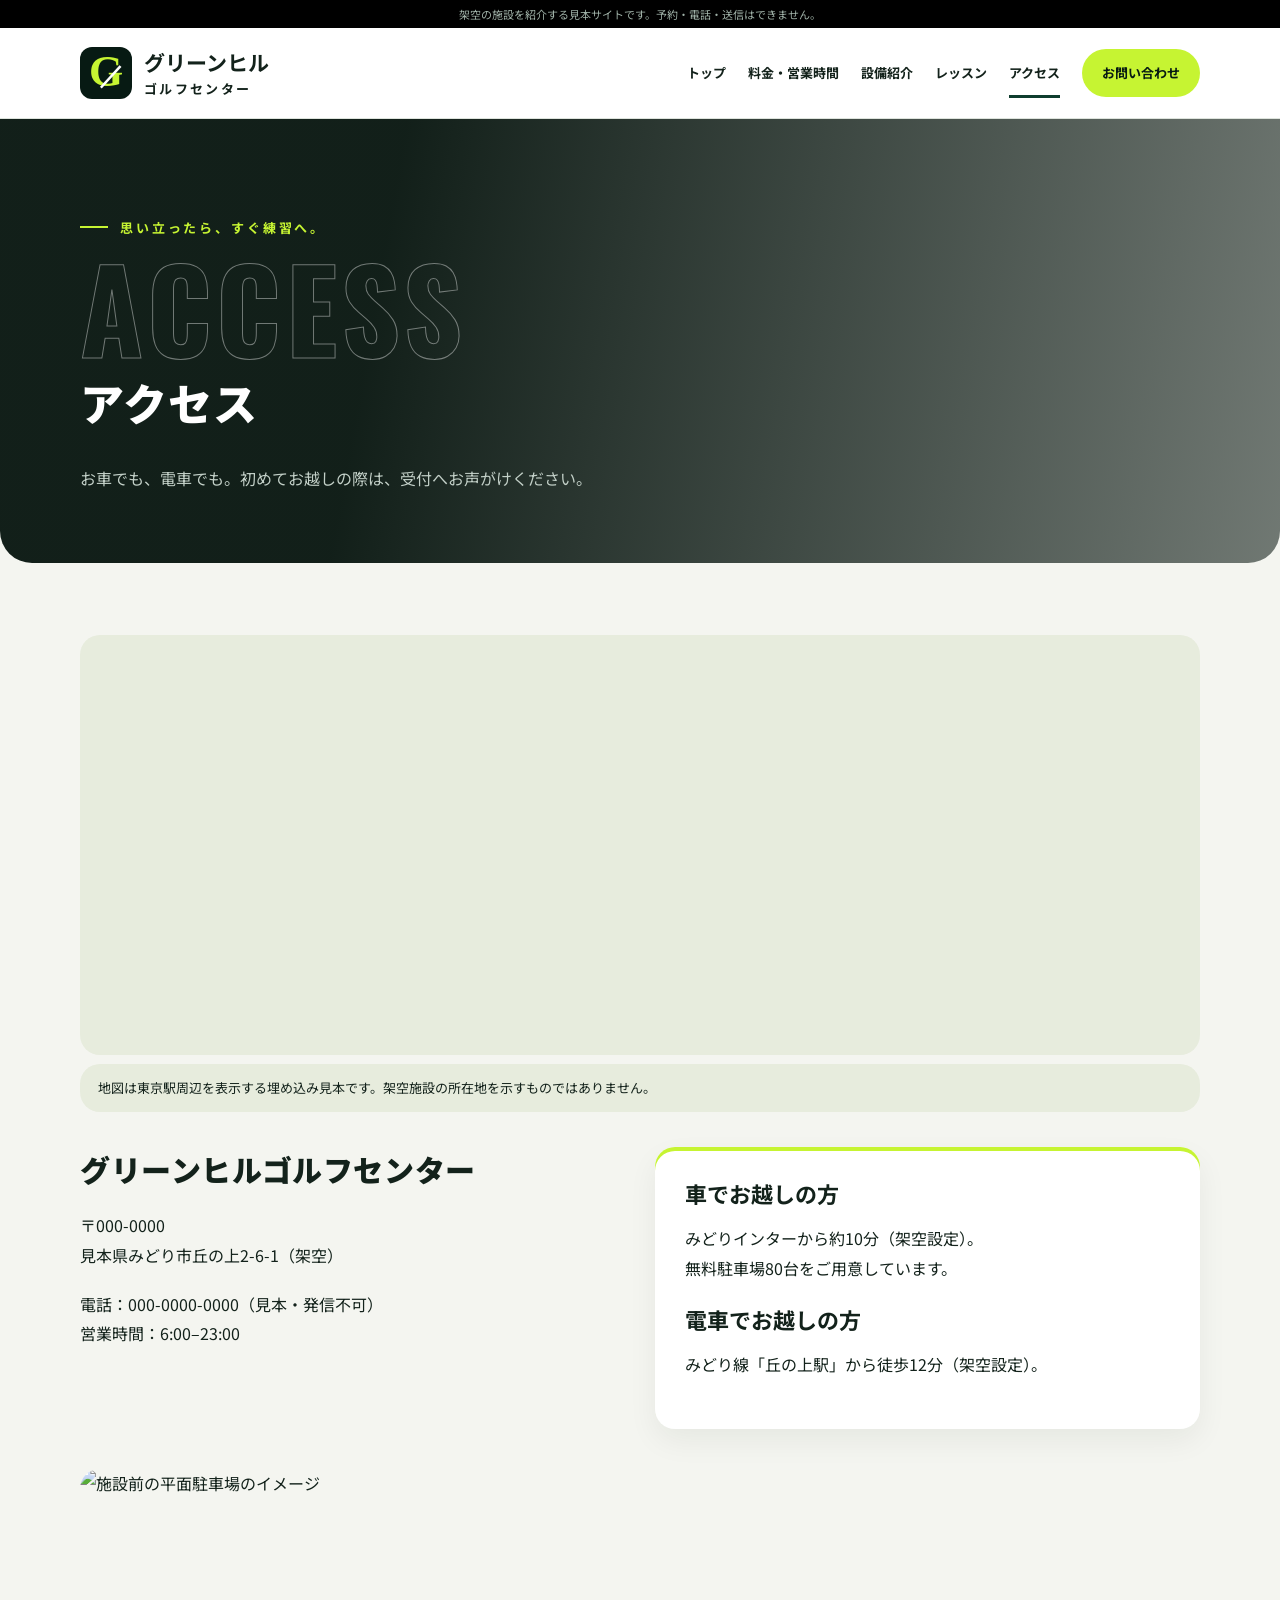
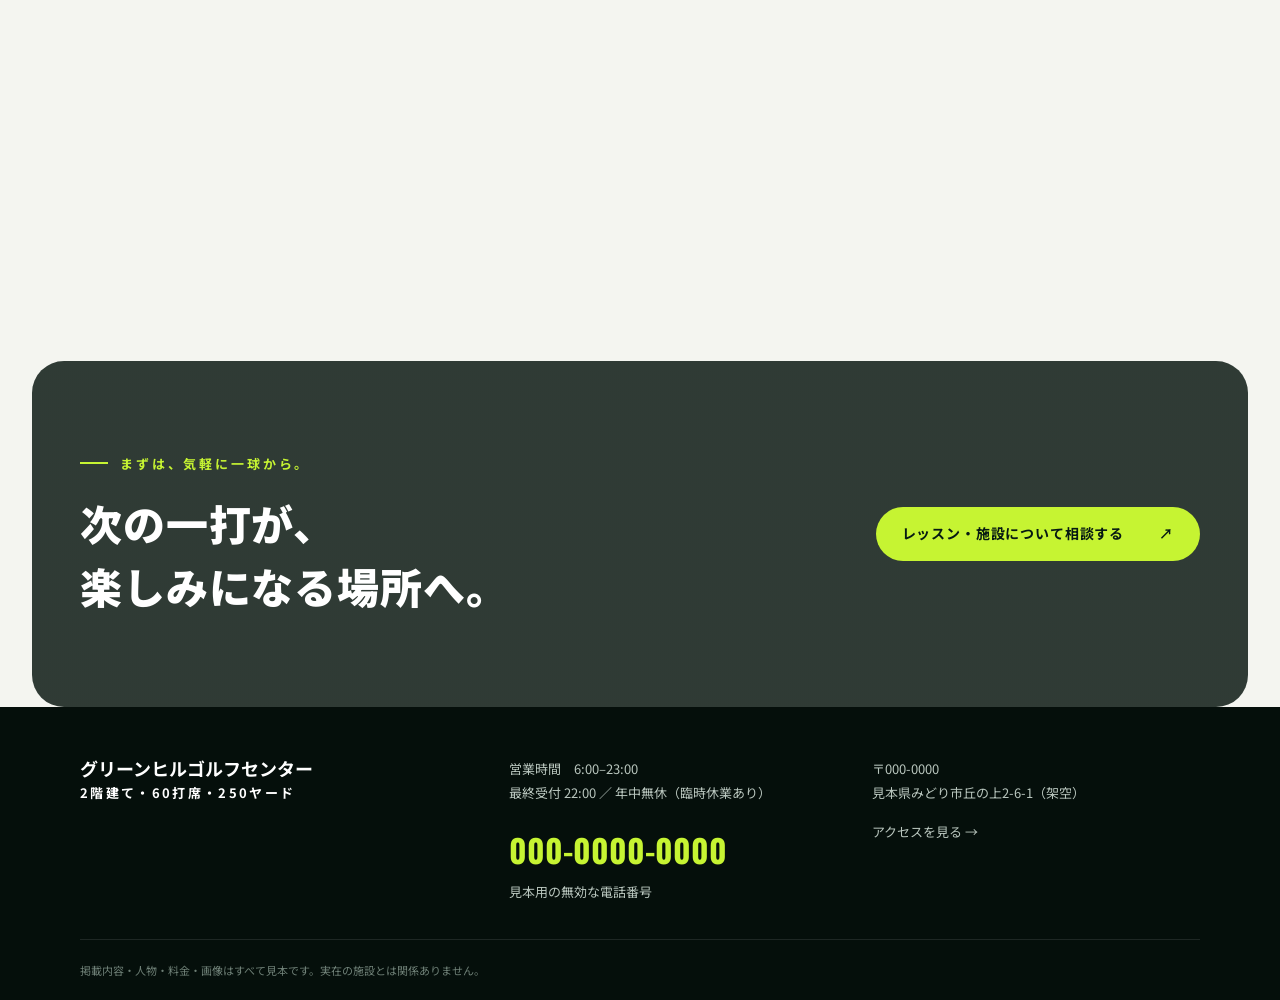
==== access.html @ 32037575 "Add files via upload" ====
<!doctype html><html lang="ja"><head><meta charset="utf-8"><meta name="viewport" content="width=device-width,initial-scale=1"><meta name="description" content="架空のゴルフ練習場・グリーンヒルゴルフセンターの見本サイト。料金、設備、レッスンをご案内します。"><title>アクセス｜グリーンヒルゴルフセンター（見本）</title><link rel="preconnect" href="https://fonts.googleapis.com"><link href="https://fonts.googleapis.com/css2?family=Oswald:wght@500;700&family=Noto+Sans+JP:wght@400;700;900&display=swap" rel="stylesheet"><link rel="stylesheet" href="style.css"><script src="script.js" defer></script></head><body class="p-access">
<a class="skip" href="#main">本文へ移動</a><div class="demo">架空の施設を紹介する見本サイトです。予約・電話・送信はできません。</div>
<header><div class="head wrap"><a class="brand" href="index.html"><span class="mark" aria-hidden="true">G<span>／</span></span><span>グリーンヒル<small>ゴルフセンター</small></span></a><button class="menubtn" aria-expanded="false" aria-controls="navigation">メニュー <span>☰</span></button><nav id="navigation" aria-label="メインメニュー"><a href="index.html">トップ</a><a href="price.html">料金・営業時間</a><a href="facility.html">設備紹介</a><a href="lesson.html">レッスン</a><a href="access.html" aria-current="page">アクセス</a><a href="contact.html">お問い合わせ</a></nav></div></header>
<main id="main"><section class="pagehead wrap" style="--bg:url(img/parking.jpg)"><p class="eyebrow">思い立ったら、すぐ練習へ。</p><h1><span class="en">ACCESS</span>アクセス</h1><p>お車でも、電車でも。初めてお越しの際は、受付へお声がけください。</p></section><section class="wrap section"><div class="map"><iframe title="埋め込み地図の表示見本（東京駅周辺・施設の所在地ではありません）" src="https://maps.google.com/maps?q=Tokyo%20Station&amp;z=14&amp;output=embed" loading="lazy" referrerpolicy="no-referrer-when-downgrade"></iframe></div><p class="mapnote">地図は東京駅周辺を表示する埋め込み見本です。架空施設の所在地を示すものではありません。</p><div class="twocol"><article><h2>グリーンヒルゴルフセンター</h2><p>〒000-0000<br>見本県みどり市丘の上2-6-1（架空）</p><p>電話：000-0000-0000（見本・発信不可）<br>営業時間：6:00–23:00</p></article><article class="panel"><h3>車でお越しの方</h3><p>みどりインターから約10分（架空設定）。<br>無料駐車場80台をご用意しています。</p><h3>電車でお越しの方</h3><p>みどり線「丘の上駅」から徒歩12分（架空設定）。</p></article></div><div class="widephoto"><img src="img/parking.jpg" alt="施設前の平面駐車場のイメージ" loading="lazy" width="1200" height="800"></div></section></main><section class="closing"><div class="wrap"><div><p class="eyebrow">まずは、気軽に一球から。</p><h2>次の一打が、<br>楽しみになる場所へ。</h2></div><a class="button" href="contact.html">レッスン・施設について相談する<span aria-hidden="true">↗</span></a></div></section>
<footer><div class="wrap footergrid"><div class="brand">グリーンヒルゴルフセンター<small>2階建て・60打席・250ヤード</small></div><div><p>営業時間　6:00–23:00<br>最終受付 22:00 ／ 年中無休（臨時休業あり）</p><strong class="phone">000-0000-0000</strong><small>見本用の無効な電話番号</small></div><div><p>〒000-0000<br>見本県みどり市丘の上2-6-1（架空）</p><a href="access.html">アクセスを見る →</a></div></div><div class="wrap footnote">掲載内容・人物・料金・画像はすべて見本です。実在の施設とは関係ありません。</div></footer>
<button class="mobilecall" type="button" data-demo-call>☎ 電話する <small>見本</small></button><dialog id="call-dialog"><h2>電話ボタンの見本</h2><p>架空の施設のため発信しません。<br>本番では実際の電話番号に接続します。</p><button class="button" data-close>閉じる</button></dialog></body></html>
---- style.css ----
:root{--green:#204e3d;--deep:#15382c;--lime:#d8e6b3;--cream:#f6f5ef;--ink:#24382e;--muted:#617067;--line:#d9dfd6}*{box-sizing:border-box}html{scroll-behavior:smooth;scroll-padding-top:100px}body{margin:0;color:var(--ink);background:var(--cream);font-family:"Yu Gothic",Meiryo,sans-serif;line-height:1.85;font-size:16px}a{color:inherit;text-decoration:none}button,input,select,textarea{font:inherit}button,a,input,textarea,select{-webkit-tap-highlight-color:transparent}a:focus-visible,button:focus-visible{outline:3px solid #b27b25;outline-offset:4px}img{display:block;width:100%;height:auto;object-fit:cover}p{margin:0 0 1.2em}h1,h2,h3{line-height:1.5;margin:0 0 .65em}h1{font-size:46px;letter-spacing:.05em}h2{font-size:30px;letter-spacing:.03em}h3{font-size:22px}small{font-size:13px}.wrap{max-width:1120px;margin:auto;width:calc(100% - 64px)}.demo{background:var(--deep);color:#fff;text-align:center;font-size:11px;padding:4px 12px}header{background:#fff;position:relative;z-index:20;border-bottom:1px solid var(--line)}.head{height:90px;display:flex;align-items:center;justify-content:space-between;gap:20px}.brand{font-weight:bold;font-size:21px;line-height:1.3;display:flex;align-items:center;gap:12px}.brand small{display:block;font-size:13px;letter-spacing:.18em;margin-top:5px}.mark{font-family:Georgia,serif;font-size:44px;color:var(--green);position:relative;border:1px solid #91a48d;width:52px;height:52px;text-align:center;line-height:50px;border-radius:50%}.mark span{position:absolute;font-size:25px;left:19px;top:4px}nav{display:flex;gap:22px;align-items:center;font-size:13px;font-weight:bold}nav a{padding:13px 0;position:relative}nav a[aria-current=page]:after{content:"";position:absolute;height:3px;bottom:0;background:var(--green);left:0;right:0}nav a:last-child{background:var(--green);color:white;padding:12px 16px;border-radius:4px}.menubtn{display:none}.hero{height:440px;position:relative;background:#264e39;color:#fff;overflow:hidden}.hero>img{height:100%;object-position:center 55%}.hero:after{content:"";position:absolute;inset:0;background:linear-gradient(90deg,rgba(7,35,22,.78),rgba(10,30,20,.22) 70%)}.hero-copy{position:absolute;top:48px;left:0;right:0;z-index:2}.hero h1{font-size:54px;line-height:1.45;text-shadow:0 1px 5px #18372555}.eyebrow{font-size:13px;font-weight:bold;letter-spacing:.14em;color:var(--green);margin-bottom:16px}.hero .eyebrow{color:#e3eccd}.hero-caption{position:absolute;bottom:24px;right:6%;z-index:2;font-size:12px;letter-spacing:.08em}.quick{display:grid;grid-template-columns:repeat(3,1fr);background:#fff;position:relative;z-index:3;box-shadow:0 10px 30px #1837250a;border-bottom:3px solid var(--green)}.quick a{padding:20px 26px;border-right:1px solid var(--line);transition:background .2s}.quick a:hover{background:#edf2e5}.quick a:last-child{border:0;background:#e5edcf}.quick span,.quick small,.quick strong{display:block}.quick span{font-size:12px;color:var(--muted);font-weight:bold}.quick strong{font-size:22px;color:var(--green);margin:3px 0}.quick small{font-size:12px}.section{padding-top:72px;padding-bottom:72px}.intro{display:grid;grid-template-columns:1fr 1.15fr;gap:100px}.intro h2{font-size:40px}.button{display:inline-flex;align-items:center;justify-content:space-between;gap:35px;border:1px solid var(--green);padding:13px 22px;background:var(--green);color:#fff;font-weight:bold;font-size:14px;border-radius:3px;cursor:pointer}.button:hover{background:#30634d}.feature{display:grid;grid-template-columns:1.15fr 1fr;gap:55px;align-items:center}.feature>img{aspect-ratio:3/2;border-radius:4px}.feature p{color:var(--muted)}.feature .eyebrow{color:var(--green)}.section-title{display:flex;align-items:center;justify-content:space-between;gap:20px;margin-bottom:24px}.section-title a{font-size:14px;border-bottom:1px solid var(--green)}.lesson-banner{display:grid;grid-template-columns:1.1fr 1fr;background:#e7ecdd;align-items:center}.lesson-banner img{height:360px}.lesson-banner>div{padding:32px}.pill{display:inline-block;background:#dce7c5;color:#264c35;padding:4px 12px;font-size:12px;font-weight:bold;border-radius:2px;margin-bottom:15px}.news{display:grid;grid-template-columns:1fr 2fr;gap:40px;padding:15px 0 75px}.news h2{font-size:22px}.news p{border-bottom:1px solid var(--line);padding:13px 0;font-size:14px;margin:0}.news time{display:block;font-size:11px;color:var(--muted)}.closing{background:var(--green);color:white;padding:55px 0}.closing .wrap{display:flex;align-items:center;justify-content:space-between;gap:25px}.closing .eyebrow{color:var(--lime)}.closing h2{font-size:35px;margin:0}.closing .button{background:var(--lime);color:var(--deep);border:0}footer{background:#eef0e8;padding:50px 0 20px}.footergrid{display:grid;grid-template-columns:1.2fr 1fr 1fr;gap:35px;font-size:13px}.footergrid .brand{display:block;font-size:18px}.footergrid small{display:block}.phone{font-size:26px;font-weight:bold;white-space:nowrap}.footnote{border-top:1px solid #cbd3c6;margin-top:35px;padding-top:20px;font-size:11px;color:var(--muted)}.pagehead{padding:56px 0 42px;border-bottom:1px solid var(--line)}.pagehead p:last-child{color:var(--muted);max-width:780px;margin:0}.hours{display:flex;justify-content:space-between;align-items:center;gap:30px;background:#e7ecdd;padding:30px 40px;margin-bottom:50px}.hours strong{font-size:42px;line-height:1.2}.hours strong span{color:#92a489}.hours p{font-size:14px;margin-top:15px;margin-bottom:0}.tablewrap{margin:20px 0}table{width:100%;border-collapse:collapse;background:white}caption{text-align:left;font-size:13px;padding-bottom:9px;color:var(--muted)}th,td{padding:18px 20px;border-bottom:1px solid var(--line);text-align:center}thead th{background:var(--green);color:white;font-size:15px}tbody th{background:#eaf0e3;font-size:15px}td{font-weight:bold;font-size:21px}.note{font-size:13px;color:var(--muted)}.section>h2:not(:first-child){margin-top:45px}.twocol{display:grid;grid-template-columns:1fr 1fr;gap:30px;margin-top:35px}.panel{padding:30px;background:white;border:1px solid var(--line);border-radius:4px}.price{font-size:27px;font-weight:bold;color:var(--green)}.detail>div{display:flex;justify-content:space-between;border-bottom:1px solid var(--line);padding:10px 0}.detail dd{font-weight:bold;margin:0}.facility-list{padding:60px 0 80px}.facility-list .feature{padding:25px 0 50px}.facility-list .feature:nth-child(even)>img{order:2}.widephoto{margin-top:40px}.widephoto img{max-height:420px}.cards{display:grid;grid-template-columns:repeat(3,1fr);gap:20px}.cards h2{font-size:24px}.cards .panel{display:flex;flex-direction:column;padding:26px}.cards .button{margin-top:auto;gap:10px;font-size:13px}.cards .pill{align-self:flex-start}.trial{margin:40px 0 65px;background:#e7ecdd;padding:32px;display:flex;align-items:center;gap:35px}.trial>div{flex:1}.trial strong{color:var(--green)}.instructor{display:grid;grid-template-columns:130px 1fr;gap:22px}.instructor img{height:170px;border-radius:3px}.instructor h3{font-size:19px}.instructor p{font-size:14px}.map iframe{width:100%;height:420px;border:0;background:#e7ecdd}.mapnote{background:#e7ecdd;font-size:13px;padding:12px 18px}.contact-layout{display:grid;grid-template-columns:1fr 1.65fr;gap:70px}.contact-layout h2{font-size:22px}hr{border:0;border-top:1px solid var(--line);margin:28px 0}form{background:white;padding:32px;border:1px solid var(--line)}label{display:block;font-weight:bold;font-size:15px;margin:20px 0 8px}label span{font-size:11px;background:#edf1e7;padding:3px 7px;margin-left:7px;color:var(--green)}input,select,textarea{display:block;width:100%;border:1px solid #aebbae;border-radius:3px;padding:12px;background:#fff;color:var(--ink)}textarea{resize:vertical}input:focus,select:focus,textarea:focus{outline:2px solid var(--green);outline-offset:2px}form .button{margin-top:25px}.formnotice,#form-result{font-size:13px;background:#edf1e7;padding:15px}#form-result{margin-top:25px}.mobilecall{display:none}.skip{position:fixed;top:-100px;left:10px;padding:10px;background:white;z-index:100}.skip:focus{top:10px}dialog{max-width:90%;border:1px solid var(--line);padding:30px;border-radius:6px}dialog::backdrop{background:#112b1fcc}
@media(max-width:900px){.head{height:75px}.menubtn{display:block;border:1px solid var(--line);background:#fff;padding:8px 10px;font-size:12px}.menubtn span{margin-left:7px}nav{display:none;position:absolute;top:75px;left:0;right:0;background:#fff;padding:20px 30px;box-shadow:0 10px 20px #0002}nav.open{display:grid;gap:3px}nav a{padding:12px}.brand{font-size:18px}.intro{gap:35px}.quick strong{font-size:18px}.quick a{padding:17px}.feature{gap:30px}.cards{gap:12px}.cards .panel{padding:20px}.cards .price{font-size:23px}.contact-layout{gap:30px}}
@media(max-width:600px){body{font-size:15px;padding-bottom:57px}.wrap{width:calc(100% - 36px)}.demo{font-size:9px;padding:4px 8px;line-height:1.6}.head{height:70px}.brand{font-size:16px;gap:8px}.brand small{font-size:10px}.mark{width:40px;height:40px;line-height:38px;font-size:34px}.mark span{font-size:19px;left:14px}.menubtn{font-size:11px;padding:7px}nav{top:70px}.hero{height:300px}.hero-copy{top:26px}.hero .eyebrow{font-size:10px;margin-bottom:10px}.hero h1{font-size:35px;line-height:1.5;margin-bottom:12px}.hero p{font-size:12px;line-height:1.8}.hero-caption{font-size:9px;bottom:14px;right:18px}.hero:after{background:linear-gradient(90deg,#103723b8,#10372325)}.quick{width:100%;grid-template-columns:repeat(3,1fr)}.quick a{padding:12px 9px;line-height:1.5}.quick span{font-size:9px}.quick strong{font-size:15px;line-height:1.5;margin:7px 0}.quick small{font-size:10px}.section{padding:45px 0}.intro{grid-template-columns:1fr;gap:15px}.intro h2{font-size:31px}.eyebrow{font-size:11px;margin-bottom:12px}h1{font-size:32px}h2{font-size:25px}h3{font-size:20px}.feature{grid-template-columns:1fr;gap:24px}.feature>div{padding:0 4px}.button{padding:12px 18px;font-size:13px}.section-title{display:block}.section-title a{display:inline-block;margin-bottom:12px}.lesson-banner{grid-template-columns:1fr}.lesson-banner img{height:220px}.lesson-banner>div{padding:24px}.news{grid-template-columns:1fr;gap:5px;padding:0 0 45px}.closing{padding:36px 0}.closing .wrap{display:block}.closing h2{font-size:28px;margin-bottom:25px}.closing .button{width:100%;gap:10px}.footergrid{grid-template-columns:1fr;gap:25px}footer{padding-top:35px}.footnote{margin-top:25px}.pagehead{padding:35px 0 28px}.hours{display:block;padding:24px;margin-bottom:35px}.hours strong{font-size:34px}th,td{padding:12px 6px}thead th,tbody th{font-size:12px}td{font-size:17px}.twocol,.cards{grid-template-columns:1fr;gap:20px}.panel{padding:24px}.facility-list{padding:20px 0 35px}.facility-list .feature{padding:20px 0 30px}.facility-list .feature:nth-child(even)>img{order:0}.widephoto{margin-top:25px}.widephoto img{height:240px}.trial{display:block;padding:24px;margin:30px 0 40px}.trial h2{font-size:23px}.trial .button{margin-top:10px}.instructor{grid-template-columns:100px 1fr;gap:17px}.instructor img{height:155px}.map iframe{height:300px}.contact-layout{grid-template-columns:1fr;gap:30px}form{padding:20px}form .button{width:100%;gap:8px;font-size:12px}.mobilecall{display:block;position:fixed;bottom:0;left:0;right:0;z-index:30;width:100%;border:0;background:var(--green);color:#fff;padding:12px;font-weight:bold;box-shadow:0 -2px 10px #0002}.mobilecall small{font-size:10px;margin-left:10px}.phone{font-size:25px}}

/* ===== かっこよく(ダーク×ライム)上書き 2026-10-31 ===== */
:root{--green:#0f3d2e;--deep:#071a13;--lime:#c6f432;--cream:#f4f5f0;--ink:#13221b;--muted:#5d6b63;--line:#dde3dc}
body{font-family:"Noto Sans JP","Yu Gothic",Meiryo,sans-serif;overflow-x:hidden}
h1,h2{font-weight:900;letter-spacing:.02em}
.eyebrow{font-family:Oswald,"Noto Sans JP",sans-serif;letter-spacing:.22em;color:var(--green);display:flex;align-items:center;gap:12px}
.eyebrow:before{content:"";width:28px;height:2px;background:var(--lime);display:inline-block;flex:none}
.demo{background:#000;color:#9fb1a7}
.mark{border:0;background:var(--deep);color:var(--lime);border-radius:4px}
.mark span{color:#fff}
nav a:last-child{background:var(--lime);color:var(--deep);border-radius:0;padding:12px 20px}
.button{background:var(--deep);border-color:var(--deep);border-radius:0;letter-spacing:.06em;transition:.25s}
.button:hover{background:var(--lime);color:var(--deep);border-color:var(--lime)}
.button span{transition:transform .25s}.button:hover span{transform:translate(3px,-3px)}
/* トップ: 全画面ヒーロー */
.home header{position:absolute;left:0;right:0;top:22px;background:transparent;border:0;color:#fff}
.home nav a[aria-current=page]:after{background:var(--lime)}
.home .menubtn{background:transparent;color:#fff;border-color:#ffffff66}
.home .hero{height:min(100vh,860px);min-height:620px}
.home .hero>img{animation:zoom 14s ease-out forwards}
@keyframes zoom{from{transform:scale(1.12)}to{transform:scale(1)}}
.home .hero:after{background:linear-gradient(100deg,rgba(4,18,12,.92) 0%,rgba(4,18,12,.55) 45%,rgba(4,18,12,.1) 80%),linear-gradient(0deg,rgba(4,18,12,.75),transparent 40%)}
.home .hero-copy{top:auto;bottom:150px}
.hero-en{font-family:Oswald,sans-serif;font-size:15px;letter-spacing:.4em;color:var(--lime);margin-bottom:14px}
.home .hero h1{font-size:clamp(40px,6.4vw,84px);line-height:1.2;margin-bottom:.4em}
.home .hero .eyebrow{display:none}
.stats{position:absolute;left:0;right:0;bottom:0;z-index:2;display:grid;grid-template-columns:repeat(3,1fr);max-width:1120px;margin:auto;width:calc(100% - 64px);border-top:1px solid #ffffff33}
.stats div{padding:22px 0 30px;display:flex;align-items:baseline;gap:14px}
.stats b{font-family:Oswald,sans-serif;font-size:54px;line-height:1;color:#fff}
.stats span{font-family:Oswald,"Noto Sans JP",sans-serif;font-size:12px;letter-spacing:.15em;color:var(--lime)}
.scroll{position:absolute;right:28px;bottom:120px;z-index:2;writing-mode:vertical-rl;font-family:Oswald,sans-serif;font-size:11px;letter-spacing:.3em;color:#fff;padding-bottom:70px}
.scroll:after{content:"";position:absolute;left:50%;bottom:0;width:1px;height:60px;background:linear-gradient(var(--lime),transparent);animation:line 1.8s infinite;transform-origin:top}
@keyframes line{from{transform:scaleY(0)}to{transform:scaleY(1)}}
.quick{margin:0;background:var(--deep);border:0;box-shadow:none;width:100%;max-width:none;padding:0 max(32px,calc((100% - 1120px)/2))}
.quick a{color:#fff;border-right:1px solid #ffffff1f;padding:28px 30px}
.quick a:hover{background:#0f2a20}
.quick a:last-child{background:var(--lime);color:var(--deep)}
.quick span{color:#8fa79a;font-family:Oswald,"Noto Sans JP",sans-serif;letter-spacing:.12em}
.quick a:last-child span{color:var(--green)}
.quick strong{color:inherit;font-size:24px}
.intro h2{font-size:48px;line-height:1.3}
.feature>img,.lesson-banner img,.widephoto img,.facility-list img{border-radius:0;transition:transform .6s}
.feature{overflow:hidden}.feature:hover>img{transform:scale(1.03)}
.lesson-banner{background:var(--deep);color:#fff}
.lesson-banner p{color:#c3d0c8}
.lesson-banner .button{background:var(--lime);color:var(--deep);border-color:var(--lime)}
.pill{background:var(--lime);color:var(--deep);border-radius:0;font-family:Oswald,"Noto Sans JP",sans-serif;letter-spacing:.1em}
.closing{background:linear-gradient(rgba(4,18,12,.82),rgba(4,18,12,.82)),url(img/approach.jpg) center/cover;padding:90px 0}
.closing h2{font-size:42px}
footer{background:#050f0b;color:#b9c6be}
.footergrid .brand{color:#fff}.phone{color:var(--lime);font-family:Oswald,sans-serif;font-size:32px}
.footnote{border-color:#ffffff1a;color:#6f8077}
/* 下層ページ: 写真入りのダーク見出し */
.pagehead{position:relative;color:#fff;border:0;padding:96px 0 70px;isolation:isolate}
.pagehead:before{content:"";position:absolute;top:0;bottom:0;left:50%;width:100vw;transform:translateX(-50%);z-index:-1;background:linear-gradient(100deg,rgba(4,18,12,.94) 30%,rgba(4,18,12,.55)),var(--bg) center/cover}
.pagehead .eyebrow{color:var(--lime)}
.pagehead p:last-child{color:#c3d0c8}
.pagehead h1{font-size:44px}
.pagehead .en{display:block;font-family:Oswald,sans-serif;font-size:clamp(56px,9vw,120px);line-height:.9;letter-spacing:.04em;color:transparent;-webkit-text-stroke:1px #ffffff66;margin-bottom:10px}
.hours{background:var(--deep);color:#fff}.hours strong{font-family:Oswald,sans-serif;color:var(--lime)}.hours p{color:#c3d0c8}
thead th{background:var(--deep)}tbody th{background:#eef2ea}td{font-family:Oswald,"Noto Sans JP",sans-serif;font-size:24px;color:var(--green)}
.panel{border-radius:0;border:0;border-top:4px solid var(--lime);box-shadow:0 12px 30px #0b20160f}
.price{font-family:Oswald,"Noto Sans JP",sans-serif;font-size:34px}
.trial{background:var(--deep);color:#fff}.trial strong{color:var(--lime)}
form{border:0;border-top:4px solid var(--lime);box-shadow:0 12px 30px #0b20160f}
.mobilecall{background:var(--lime);color:var(--deep)}
@media(max-width:900px){.home nav{color:var(--ink)}.home nav a:last-child{color:var(--deep)}}
@media(max-width:600px){
.home header{top:26px}.home .hero{height:100svh;min-height:600px}.home .hero-copy{bottom:150px}
.hero-en{font-size:11px;letter-spacing:.3em}.home .hero h1{font-size:40px}
.stats{width:calc(100% - 36px)}.stats div{display:block;padding:16px 0 20px}.stats b{font-size:34px;display:block}.stats span{font-size:9px;letter-spacing:.08em}
.scroll{display:none}
.quick{padding:0;grid-template-columns:1fr}.quick a{border-right:0;border-bottom:1px solid #ffffff1f;padding:18px 20px}
.intro h2{font-size:32px}.closing{padding:60px 0}.closing h2{font-size:28px}
.pagehead{padding:60px 0 44px}.pagehead h1{font-size:30px}.pagehead .en{font-size:58px}
}

/* ===== 丸み 2026-10-31 ===== */
.button,nav a:last-child,.menubtn,.mobilecall{border-radius:999px}
.button{padding:14px 26px}
.pill{border-radius:999px;padding:4px 14px}
.mark{border-radius:12px}
.feature>img,.lesson-banner,.widephoto img,.facility-list img,.instructor img,.map iframe,.mapnote{border-radius:20px}
.lesson-banner{overflow:hidden}.lesson-banner img{border-radius:0}
.panel,form,.hours,.trial,.tablewrap,dialog{border-radius:20px}
.tablewrap{overflow:hidden;box-shadow:0 12px 30px #0b20160f}
.panel,form{border-top:0;box-shadow:inset 0 4px 0 var(--lime),0 12px 30px #0b20160f}
input,select,textarea{border-radius:12px}
.quick{width:calc(100% - 64px);max-width:1120px;margin:-60px auto 0;padding:0;border-radius:20px;overflow:hidden;box-shadow:0 20px 40px #04120c33;position:relative;z-index:5}
.home .hero{border-radius:0 0 32px 32px}
.home .stats{bottom:60px}
.home .hero-copy{bottom:210px}
.home .scroll{bottom:180px}
.pagehead:before{border-radius:0 0 32px 32px}
.closing .wrap{background:transparent}
.closing{margin:0 32px;border-radius:32px}
.mobilecall{left:12px;right:12px;bottom:10px;width:auto;box-shadow:0 8px 20px #0003}
@media(max-width:600px){
.quick{width:calc(100% - 36px);margin-top:-40px}
.home .stats{bottom:40px}.home .hero-copy{bottom:170px}
.closing{margin:0 12px;border-radius:24px}
body{padding-bottom:72px}
}
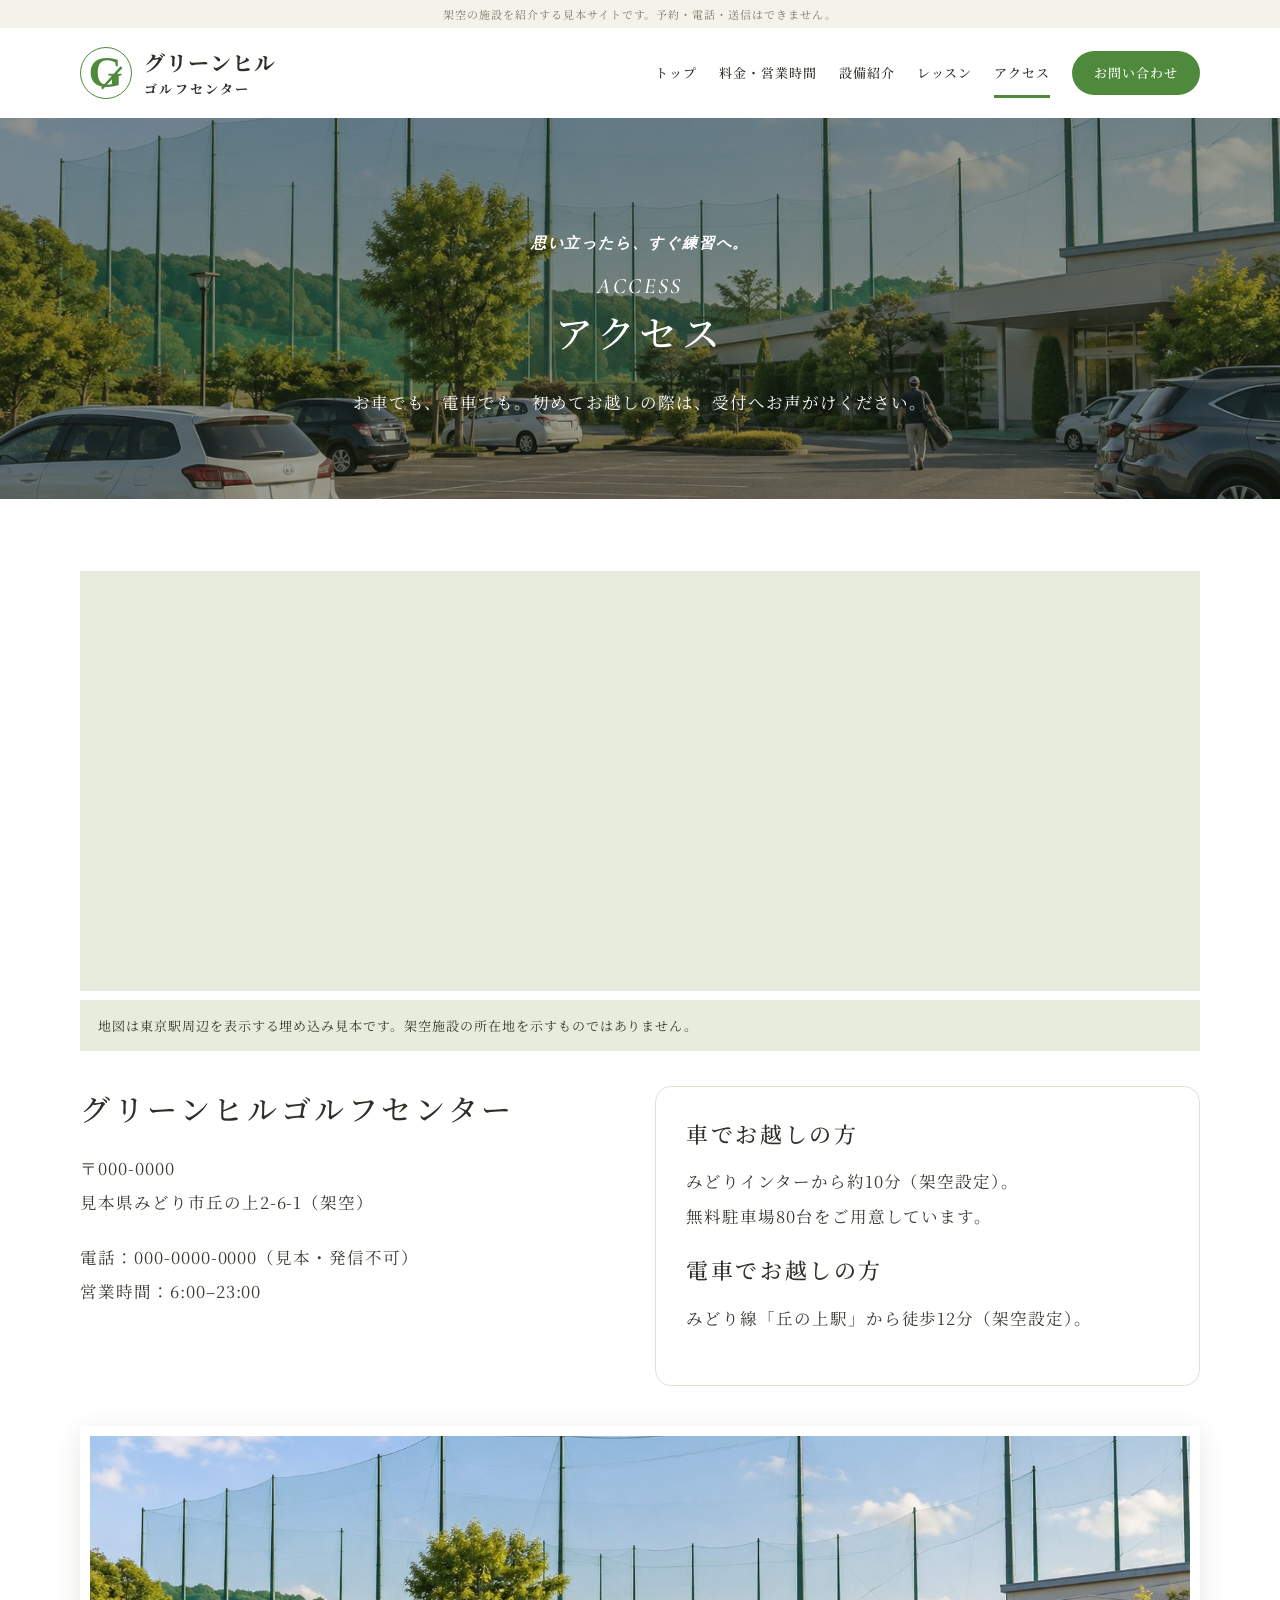
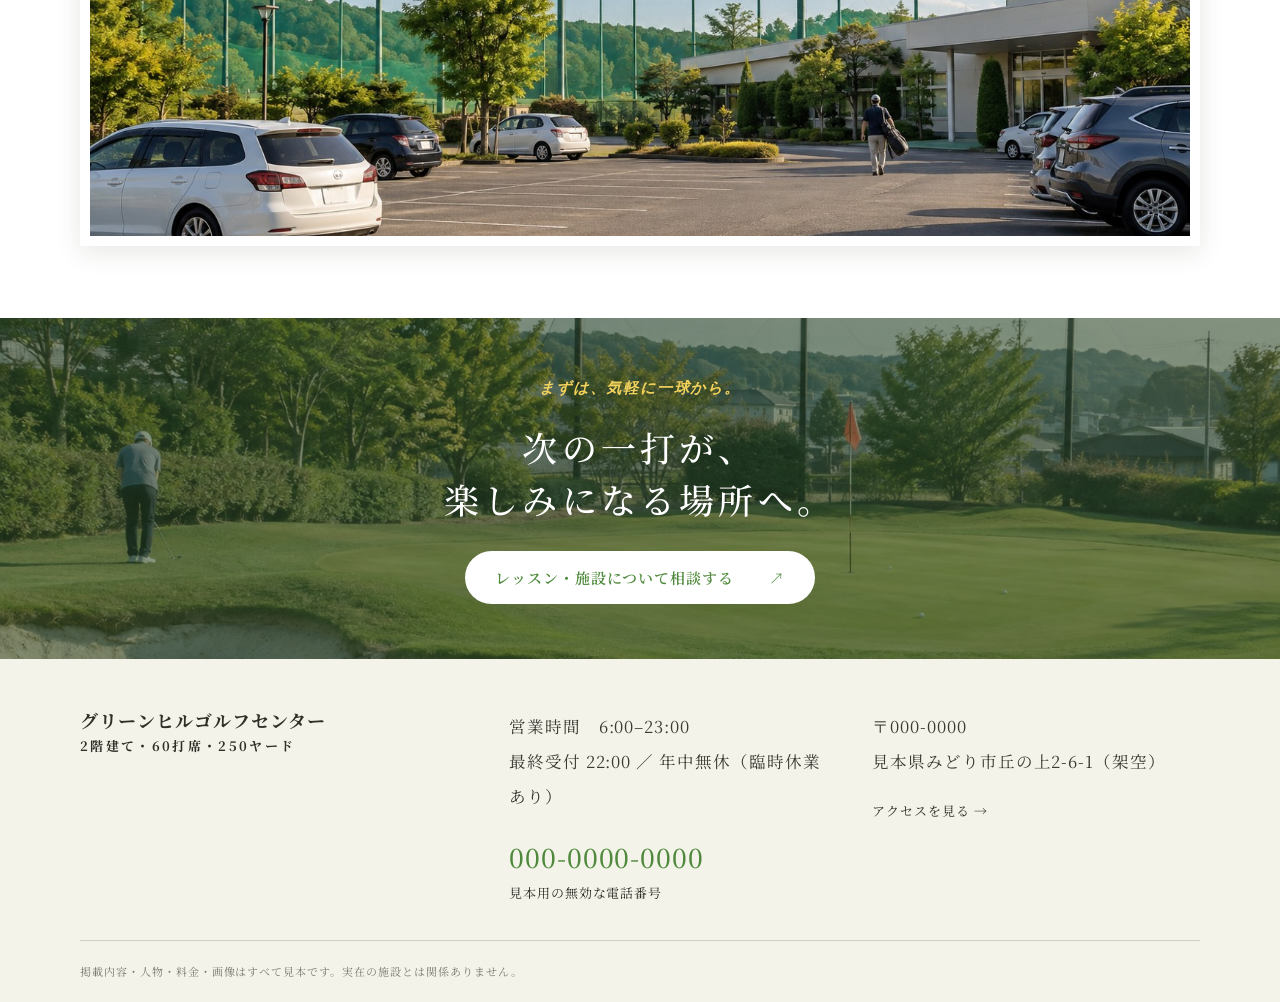
==== commit 300b452e: "Add files via upload" ====
--- a/access.html
+++ b/access.html
@@ -1,6 +1,6 @@
-<!doctype html><html lang="ja"><head><meta charset="utf-8"><meta name="viewport" content="width=device-width,initial-scale=1"><meta name="description" content="架空のゴルフ練習場・グリーンヒルゴルフセンターの見本サイト。料金、設備、レッスンをご案内します。"><title>アクセス｜グリーンヒルゴルフセンター（見本）</title><link rel="preconnect" href="https://fonts.googleapis.com"><link href="https://fonts.googleapis.com/css2?family=Oswald:wght@500;700&family=Noto+Sans+JP:wght@400;700;900&display=swap" rel="stylesheet"><link rel="stylesheet" href="style.css"><script src="script.js" defer></script></head><body class="p-access">
-<a class="skip" href="#main">本文へ移動</a><div class="demo">架空の施設を紹介する見本サイトです。予約・電話・送信はできません。</div>
-<header><div class="head wrap"><a class="brand" href="index.html"><span class="mark" aria-hidden="true">G<span>／</span></span><span>グリーンヒル<small>ゴルフセンター</small></span></a><button class="menubtn" aria-expanded="false" aria-controls="navigation">メニュー <span>☰</span></button><nav id="navigation" aria-label="メインメニュー"><a href="index.html">トップ</a><a href="price.html">料金・営業時間</a><a href="facility.html">設備紹介</a><a href="lesson.html">レッスン</a><a href="access.html" aria-current="page">アクセス</a><a href="contact.html">お問い合わせ</a></nav></div></header>
-<main id="main"><section class="pagehead wrap" style="--bg:url(img/parking.jpg)"><p class="eyebrow">思い立ったら、すぐ練習へ。</p><h1><span class="en">ACCESS</span>アクセス</h1><p>お車でも、電車でも。初めてお越しの際は、受付へお声がけください。</p></section><section class="wrap section"><div class="map"><iframe title="埋め込み地図の表示見本（東京駅周辺・施設の所在地ではありません）" src="https://maps.google.com/maps?q=Tokyo%20Station&amp;z=14&amp;output=embed" loading="lazy" referrerpolicy="no-referrer-when-downgrade"></iframe></div><p class="mapnote">地図は東京駅周辺を表示する埋め込み見本です。架空施設の所在地を示すものではありません。</p><div class="twocol"><article><h2>グリーンヒルゴルフセンター</h2><p>〒000-0000<br>見本県みどり市丘の上2-6-1（架空）</p><p>電話：000-0000-0000（見本・発信不可）<br>営業時間：6:00–23:00</p></article><article class="panel"><h3>車でお越しの方</h3><p>みどりインターから約10分（架空設定）。<br>無料駐車場80台をご用意しています。</p><h3>電車でお越しの方</h3><p>みどり線「丘の上駅」から徒歩12分（架空設定）。</p></article></div><div class="widephoto"><img src="img/parking.jpg" alt="施設前の平面駐車場のイメージ" loading="lazy" width="1200" height="800"></div></section></main><section class="closing"><div class="wrap"><div><p class="eyebrow">まずは、気軽に一球から。</p><h2>次の一打が、<br>楽しみになる場所へ。</h2></div><a class="button" href="contact.html">レッスン・施設について相談する<span aria-hidden="true">↗</span></a></div></section>
-<footer><div class="wrap footergrid"><div class="brand">グリーンヒルゴルフセンター<small>2階建て・60打席・250ヤード</small></div><div><p>営業時間　6:00–23:00<br>最終受付 22:00 ／ 年中無休（臨時休業あり）</p><strong class="phone">000-0000-0000</strong><small>見本用の無効な電話番号</small></div><div><p>〒000-0000<br>見本県みどり市丘の上2-6-1（架空）</p><a href="access.html">アクセスを見る →</a></div></div><div class="wrap footnote">掲載内容・人物・料金・画像はすべて見本です。実在の施設とは関係ありません。</div></footer>
+<!doctype html><html lang="ja"><head><meta charset="utf-8"><meta name="viewport" content="width=device-width,initial-scale=1"><meta name="description" content="架空のゴルフ練習場・グリーンヒルゴルフセンターの見本サイト。料金、設備、レッスンをご案内します。"><title>アクセス｜グリーンヒルゴルフセンター（見本）</title><link rel="preconnect" href="https://fonts.googleapis.com"><link href="https://fonts.googleapis.com/css2?family=Cormorant+Garamond:ital,wght@1,500&family=Noto+Serif+JP:wght@400;500;700&display=swap" rel="stylesheet"><link rel="stylesheet" href="style.css"><script src="script.js" defer></script></head><body class="p-access">
+<a class="skip" href="#main">本文へ移動</a><div class="demo">架空の施設を紹介する見本サイトです。予約・電話・送信はできません。</div>
+<header><div class="head wrap"><a class="brand" href="index.html"><span class="mark" aria-hidden="true">G<span>／</span></span><span>グリーンヒル<small>ゴルフセンター</small></span></a><button class="menubtn" aria-expanded="false" aria-controls="navigation">メニュー <span>☰</span></button><nav id="navigation" aria-label="メインメニュー"><a href="index.html">トップ</a><a href="price.html">料金・営業時間</a><a href="facility.html">設備紹介</a><a href="lesson.html">レッスン</a><a href="access.html" aria-current="page">アクセス</a><a href="contact.html">お問い合わせ</a></nav></div></header>
+<main id="main"><section class="pagehead wrap" style="--bg:url(img/parking.jpg)"><p class="eyebrow">思い立ったら、すぐ練習へ。</p><h1><span class="en">ACCESS</span>アクセス</h1><p>お車でも、電車でも。初めてお越しの際は、受付へお声がけください。</p></section><section class="wrap section"><div class="map"><iframe title="埋め込み地図の表示見本（東京駅周辺・施設の所在地ではありません）" src="https://maps.google.com/maps?q=Tokyo%20Station&amp;z=14&amp;output=embed" loading="lazy" referrerpolicy="no-referrer-when-downgrade"></iframe></div><p class="mapnote">地図は東京駅周辺を表示する埋め込み見本です。架空施設の所在地を示すものではありません。</p><div class="twocol"><article><h2>グリーンヒルゴルフセンター</h2><p>〒000-0000<br>見本県みどり市丘の上2-6-1（架空）</p><p>電話：000-0000-0000（見本・発信不可）<br>営業時間：6:00–23:00</p></article><article class="panel"><h3>車でお越しの方</h3><p>みどりインターから約10分（架空設定）。<br>無料駐車場80台をご用意しています。</p><h3>電車でお越しの方</h3><p>みどり線「丘の上駅」から徒歩12分（架空設定）。</p></article></div><div class="widephoto"><img src="img/parking.jpg" alt="施設前の平面駐車場のイメージ" loading="lazy" width="1200" height="800"></div></section></main><section class="closing"><div class="wrap"><div><p class="eyebrow">まずは、気軽に一球から。</p><h2>次の一打が、<br>楽しみになる場所へ。</h2></div><a class="button" href="contact.html">レッスン・施設について相談する<span aria-hidden="true">↗</span></a></div></section>
+<footer><div class="wrap footergrid"><div class="brand">グリーンヒルゴルフセンター<small>2階建て・60打席・250ヤード</small></div><div><p>営業時間　6:00–23:00<br>最終受付 22:00 ／ 年中無休（臨時休業あり）</p><strong class="phone">000-0000-0000</strong><small>見本用の無効な電話番号</small></div><div><p>〒000-0000<br>見本県みどり市丘の上2-6-1（架空）</p><a href="access.html">アクセスを見る →</a></div></div><div class="wrap footnote">掲載内容・人物・料金・画像はすべて見本です。実在の施設とは関係ありません。</div></footer>
 <button class="mobilecall" type="button" data-demo-call>☎ 電話する <small>見本</small></button><dialog id="call-dialog"><h2>電話ボタンの見本</h2><p>架空の施設のため発信しません。<br>本番では実際の電話番号に接続します。</p><button class="button" data-close>閉じる</button></dialog></body></html>
--- a/style.css
+++ b/style.css
@@ -3,105 +3,109 @@
 @media(max-width:900px){.head{height:75px}.menubtn{display:block;border:1px solid var(--line);background:#fff;padding:8px 10px;font-size:12px}.menubtn span{margin-left:7px}nav{display:none;position:absolute;top:75px;left:0;right:0;background:#fff;padding:20px 30px;box-shadow:0 10px 20px #0002}nav.open{display:grid;gap:3px}nav a{padding:12px}.brand{font-size:18px}.intro{gap:35px}.quick strong{font-size:18px}.quick a{padding:17px}.feature{gap:30px}.cards{gap:12px}.cards .panel{padding:20px}.cards .price{font-size:23px}.contact-layout{gap:30px}}
 @media(max-width:600px){body{font-size:15px;padding-bottom:57px}.wrap{width:calc(100% - 36px)}.demo{font-size:9px;padding:4px 8px;line-height:1.6}.head{height:70px}.brand{font-size:16px;gap:8px}.brand small{font-size:10px}.mark{width:40px;height:40px;line-height:38px;font-size:34px}.mark span{font-size:19px;left:14px}.menubtn{font-size:11px;padding:7px}nav{top:70px}.hero{height:300px}.hero-copy{top:26px}.hero .eyebrow{font-size:10px;margin-bottom:10px}.hero h1{font-size:35px;line-height:1.5;margin-bottom:12px}.hero p{font-size:12px;line-height:1.8}.hero-caption{font-size:9px;bottom:14px;right:18px}.hero:after{background:linear-gradient(90deg,#103723b8,#10372325)}.quick{width:100%;grid-template-columns:repeat(3,1fr)}.quick a{padding:12px 9px;line-height:1.5}.quick span{font-size:9px}.quick strong{font-size:15px;line-height:1.5;margin:7px 0}.quick small{font-size:10px}.section{padding:45px 0}.intro{grid-template-columns:1fr;gap:15px}.intro h2{font-size:31px}.eyebrow{font-size:11px;margin-bottom:12px}h1{font-size:32px}h2{font-size:25px}h3{font-size:20px}.feature{grid-template-columns:1fr;gap:24px}.feature>div{padding:0 4px}.button{padding:12px 18px;font-size:13px}.section-title{display:block}.section-title a{display:inline-block;margin-bottom:12px}.lesson-banner{grid-template-columns:1fr}.lesson-banner img{height:220px}.lesson-banner>div{padding:24px}.news{grid-template-columns:1fr;gap:5px;padding:0 0 45px}.closing{padding:36px 0}.closing .wrap{display:block}.closing h2{font-size:28px;margin-bottom:25px}.closing .button{width:100%;gap:10px}.footergrid{grid-template-columns:1fr;gap:25px}footer{padding-top:35px}.footnote{margin-top:25px}.pagehead{padding:35px 0 28px}.hours{display:block;padding:24px;margin-bottom:35px}.hours strong{font-size:34px}th,td{padding:12px 6px}thead th,tbody th{font-size:12px}td{font-size:17px}.twocol,.cards{grid-template-columns:1fr;gap:20px}.panel{padding:24px}.facility-list{padding:20px 0 35px}.facility-list .feature{padding:20px 0 30px}.facility-list .feature:nth-child(even)>img{order:0}.widephoto{margin-top:25px}.widephoto img{height:240px}.trial{display:block;padding:24px;margin:30px 0 40px}.trial h2{font-size:23px}.trial .button{margin-top:10px}.instructor{grid-template-columns:100px 1fr;gap:17px}.instructor img{height:155px}.map iframe{height:300px}.contact-layout{grid-template-columns:1fr;gap:30px}form{padding:20px}form .button{width:100%;gap:8px;font-size:12px}.mobilecall{display:block;position:fixed;bottom:0;left:0;right:0;z-index:30;width:100%;border:0;background:var(--green);color:#fff;padding:12px;font-weight:bold;box-shadow:0 -2px 10px #0002}.mobilecall small{font-size:10px;margin-left:10px}.phone{font-size:25px}}
 
-/* ===== かっこよく(ダーク×ライム)上書き 2026-10-31 ===== */
-:root{--green:#0f3d2e;--deep:#071a13;--lime:#c6f432;--cream:#f4f5f0;--ink:#13221b;--muted:#5d6b63;--line:#dde3dc}
-body{font-family:"Noto Sans JP","Yu Gothic",Meiryo,sans-serif;overflow-x:hidden}
-h1,h2{font-weight:900;letter-spacing:.02em}
-.eyebrow{font-family:Oswald,"Noto Sans JP",sans-serif;letter-spacing:.22em;color:var(--green);display:flex;align-items:center;gap:12px}
-.eyebrow:before{content:"";width:28px;height:2px;background:var(--lime);display:inline-block;flex:none}
-.demo{background:#000;color:#9fb1a7}
-.mark{border:0;background:var(--deep);color:var(--lime);border-radius:4px}
-.mark span{color:#fff}
-nav a:last-child{background:var(--lime);color:var(--deep);border-radius:0;padding:12px 20px}
-.button{background:var(--deep);border-color:var(--deep);border-radius:0;letter-spacing:.06em;transition:.25s}
-.button:hover{background:var(--lime);color:var(--deep);border-color:var(--lime)}
-.button span{transition:transform .25s}.button:hover span{transform:translate(3px,-3px)}
-/* トップ: 全画面ヒーロー */
-.home header{position:absolute;left:0;right:0;top:22px;background:transparent;border:0;color:#fff}
-.home nav a[aria-current=page]:after{background:var(--lime)}
-.home .menubtn{background:transparent;color:#fff;border-color:#ffffff66}
+/* ===== B案: 明るく上品(明朝×白×芝の緑) 2026-10-31 ===== */
+:root{--green:#4f8a3c;--deep:#2c4a2a;--lime:#f2d25c;--cream:#f4f3ea;--ink:#3a3a33;--muted:#7a7a6e;--line:#e2e0d4}
+body{font-family:"Noto Serif JP","Yu Mincho",serif;overflow-x:hidden;letter-spacing:.06em;background:#fff}
+h1,h2,h3{font-weight:500;letter-spacing:.12em}
+.eyebrow,.en,.stats span,.hero-en{font-family:"Cormorant Garamond",serif;font-style:italic;letter-spacing:.12em}
+.eyebrow{color:var(--green);font-size:15px}
+.demo{background:var(--cream);color:var(--muted)}
+header{background:rgba(255,255,255,.92);border:0}
+.mark{border:1px solid var(--green);color:var(--green);border-radius:50%}
+nav{font-weight:500}
+nav a:last-child{background:var(--green);border-radius:999px;padding:10px 22px}
+.button{background:#fff;color:var(--green);border:1px solid var(--green);border-radius:999px;padding:13px 30px;font-weight:500}
+.button:hover{background:var(--green);color:#fff}
+/* トップ: 明るい全画面写真+右側に縦長の明朝コピー */
+.home header{position:absolute;left:0;right:0;top:22px;background:transparent;color:#fff}
 .home .hero{height:min(100vh,860px);min-height:620px}
-.home .hero>img{animation:zoom 14s ease-out forwards}
-@keyframes zoom{from{transform:scale(1.12)}to{transform:scale(1)}}
-.home .hero:after{background:linear-gradient(100deg,rgba(4,18,12,.92) 0%,rgba(4,18,12,.55) 45%,rgba(4,18,12,.1) 80%),linear-gradient(0deg,rgba(4,18,12,.75),transparent 40%)}
-.home .hero-copy{top:auto;bottom:150px}
-.hero-en{font-family:Oswald,sans-serif;font-size:15px;letter-spacing:.4em;color:var(--lime);margin-bottom:14px}
-.home .hero h1{font-size:clamp(40px,6.4vw,84px);line-height:1.2;margin-bottom:.4em}
+.home .hero:after{background:linear-gradient(270deg,rgba(0,0,0,.35),transparent 55%)}
+.home .hero-copy{top:120px;left:auto;right:0;text-align:left;display:flex;flex-direction:column;align-items:flex-end}
+.home .hero-copy>*{max-width:520px;width:100%}
+.home .hero h1{font-size:clamp(34px,4.2vw,54px);font-weight:500;line-height:1.7;text-shadow:0 2px 12px rgba(0,0,0,.35)}
+.hero-en{font-size:18px;color:#fff;margin-bottom:6px}
 .home .hero .eyebrow{display:none}
-.stats{position:absolute;left:0;right:0;bottom:0;z-index:2;display:grid;grid-template-columns:repeat(3,1fr);max-width:1120px;margin:auto;width:calc(100% - 64px);border-top:1px solid #ffffff33}
-.stats div{padding:22px 0 30px;display:flex;align-items:baseline;gap:14px}
-.stats b{font-family:Oswald,sans-serif;font-size:54px;line-height:1;color:#fff}
-.stats span{font-family:Oswald,"Noto Sans JP",sans-serif;font-size:12px;letter-spacing:.15em;color:var(--lime)}
-.scroll{position:absolute;right:28px;bottom:120px;z-index:2;writing-mode:vertical-rl;font-family:Oswald,sans-serif;font-size:11px;letter-spacing:.3em;color:#fff;padding-bottom:70px}
-.scroll:after{content:"";position:absolute;left:50%;bottom:0;width:1px;height:60px;background:linear-gradient(var(--lime),transparent);animation:line 1.8s infinite;transform-origin:top}
-@keyframes line{from{transform:scaleY(0)}to{transform:scaleY(1)}}
-.quick{margin:0;background:var(--deep);border:0;box-shadow:none;width:100%;max-width:none;padding:0 max(32px,calc((100% - 1120px)/2))}
-.quick a{color:#fff;border-right:1px solid #ffffff1f;padding:28px 30px}
-.quick a:hover{background:#0f2a20}
-.quick a:last-child{background:var(--lime);color:var(--deep)}
-.quick span{color:#8fa79a;font-family:Oswald,"Noto Sans JP",sans-serif;letter-spacing:.12em}
-.quick a:last-child span{color:var(--green)}
-.quick strong{color:inherit;font-size:24px}
-.intro h2{font-size:48px;line-height:1.3}
-.feature>img,.lesson-banner img,.widephoto img,.facility-list img{border-radius:0;transition:transform .6s}
-.feature{overflow:hidden}.feature:hover>img{transform:scale(1.03)}
-.lesson-banner{background:var(--deep);color:#fff}
-.lesson-banner p{color:#c3d0c8}
-.lesson-banner .button{background:var(--lime);color:var(--deep);border-color:var(--lime)}
-.pill{background:var(--lime);color:var(--deep);border-radius:0;font-family:Oswald,"Noto Sans JP",sans-serif;letter-spacing:.1em}
-.closing{background:linear-gradient(rgba(4,18,12,.82),rgba(4,18,12,.82)),url(img/approach.jpg) center/cover;padding:90px 0}
-.closing h2{font-size:42px}
-footer{background:#050f0b;color:#b9c6be}
-.footergrid .brand{color:#fff}.phone{color:var(--lime);font-family:Oswald,sans-serif;font-size:32px}
-.footnote{border-color:#ffffff1a;color:#6f8077}
-/* 下層ページ: 写真入りのダーク見出し */
-.pagehead{position:relative;color:#fff;border:0;padding:96px 0 70px;isolation:isolate}
-.pagehead:before{content:"";position:absolute;top:0;bottom:0;left:50%;width:100vw;transform:translateX(-50%);z-index:-1;background:linear-gradient(100deg,rgba(4,18,12,.94) 30%,rgba(4,18,12,.55)),var(--bg) center/cover}
-.pagehead .eyebrow{color:var(--lime)}
-.pagehead p:last-child{color:#c3d0c8}
-.pagehead h1{font-size:44px}
-.pagehead .en{display:block;font-family:Oswald,sans-serif;font-size:clamp(56px,9vw,120px);line-height:.9;letter-spacing:.04em;color:transparent;-webkit-text-stroke:1px #ffffff66;margin-bottom:10px}
-.hours{background:var(--deep);color:#fff}.hours strong{font-family:Oswald,sans-serif;color:var(--lime)}.hours p{color:#c3d0c8}
-thead th{background:var(--deep)}tbody th{background:#eef2ea}td{font-family:Oswald,"Noto Sans JP",sans-serif;font-size:24px;color:var(--green)}
-.panel{border-radius:0;border:0;border-top:4px solid var(--lime);box-shadow:0 12px 30px #0b20160f}
-.price{font-family:Oswald,"Noto Sans JP",sans-serif;font-size:34px}
-.trial{background:var(--deep);color:#fff}.trial strong{color:var(--lime)}
-form{border:0;border-top:4px solid var(--lime);box-shadow:0 12px 30px #0b20160f}
-.mobilecall{background:var(--lime);color:var(--deep)}
-@media(max-width:900px){.home nav{color:var(--ink)}.home nav a:last-child{color:var(--deep)}}
+.stats{position:absolute;left:0;right:0;bottom:28px;z-index:2;display:flex;justify-content:center;gap:56px}
+.stats div{color:#fff;text-align:center;text-shadow:0 1px 8px rgba(0,0,0,.4)}
+.stats b{display:block;font-size:40px;font-weight:500}
+.stats span{font-size:13px;color:#fff}
+.scroll{display:none}
+.quick{background:#fff;border:0;box-shadow:0 10px 30px rgba(60,60,40,.08);margin-top:-48px;position:relative;z-index:5;border-radius:16px;overflow:hidden}
+.quick a{border-color:var(--line)}
+.quick a:last-child{background:var(--lime)}
+.quick strong{color:var(--deep);font-weight:500}
+.section,.news{background:#fff}
+.intro h2{font-size:36px;line-height:1.7}
+.feature>img,.lesson-banner img,.widephoto img,.facility-list img{border:10px solid #fff;box-shadow:0 6px 24px rgba(60,60,40,.12)}
+.lesson-banner{background:var(--cream)}
+.pill{background:var(--lime);color:var(--deep);border-radius:999px}
+.closing{background:linear-gradient(rgba(44,74,42,.55),rgba(44,74,42,.55)),url(img/approach.jpg) center/cover;text-align:center}
+.closing .wrap{flex-direction:column}
+.closing .button{background:#fff;color:var(--green);border:0}
+footer{background:var(--cream)}
+.phone{color:var(--green);font-weight:500}
+/* 下層: 写真の帯に白い明朝 */
+.pagehead{position:relative;color:#fff;border:0;padding:110px 0 80px;isolation:isolate;text-align:center}
+.pagehead:before{content:"";position:absolute;inset:0 auto 0 50%;width:100vw;transform:translateX(-50%);z-index:-1;background:linear-gradient(rgba(30,40,25,.45),rgba(30,40,25,.45)),var(--bg) center/cover}
+.pagehead .eyebrow{color:#fff;justify-content:center}
+.pagehead p:last-child{color:#fff;margin:auto}
+.pagehead h1{font-size:38px;font-weight:500}
+.pagehead .en{display:block;font-size:22px;margin-top:-6px;order:2}
+.hours{background:var(--cream);border-radius:16px}
+thead th{background:var(--green);font-weight:500}td{color:var(--deep);font-weight:500}
+.panel,form{border-radius:16px;border:1px solid var(--line)}
+.trial{background:var(--cream);border-radius:16px}
+.mobilecall{background:var(--green);border-radius:999px;left:12px;right:12px;bottom:10px;width:auto}
 @media(max-width:600px){
-.home header{top:26px}.home .hero{height:100svh;min-height:600px}.home .hero-copy{bottom:150px}
-.hero-en{font-size:11px;letter-spacing:.3em}.home .hero h1{font-size:40px}
-.stats{width:calc(100% - 36px)}.stats div{display:block;padding:16px 0 20px}.stats b{font-size:34px;display:block}.stats span{font-size:9px;letter-spacing:.08em}
-.scroll{display:none}
-.quick{padding:0;grid-template-columns:1fr}.quick a{border-right:0;border-bottom:1px solid #ffffff1f;padding:18px 20px}
-.intro h2{font-size:32px}.closing{padding:60px 0}.closing h2{font-size:28px}
-.pagehead{padding:60px 0 44px}.pagehead h1{font-size:30px}.pagehead .en{font-size:58px}
+.home .hero-copy{top:110px;padding:0 18px}.home .hero h1{font-size:30px}
+.stats{gap:24px}.stats b{font-size:28px}.stats span{font-size:10px}
+.quick{grid-template-columns:1fr;margin:-30px 18px 0;width:auto}
+.pagehead{padding:70px 0 50px}.pagehead h1{font-size:28px}
+body{padding-bottom:72px}
 }
 
-/* ===== 丸み 2026-10-31 ===== */
-.button,nav a:last-child,.menubtn,.mobilecall{border-radius:999px}
-.button{padding:14px 26px}
-.pill{border-radius:999px;padding:4px 14px}
-.mark{border-radius:12px}
-.feature>img,.lesson-banner,.widephoto img,.facility-list img,.instructor img,.map iframe,.mapnote{border-radius:20px}
-.lesson-banner{overflow:hidden}.lesson-banner img{border-radius:0}
-.panel,form,.hours,.trial,.tablewrap,dialog{border-radius:20px}
-.tablewrap{overflow:hidden;box-shadow:0 12px 30px #0b20160f}
-.panel,form{border-top:0;box-shadow:inset 0 4px 0 var(--lime),0 12px 30px #0b20160f}
-input,select,textarea{border-radius:12px}
-.quick{width:calc(100% - 64px);max-width:1120px;margin:-60px auto 0;padding:0;border-radius:20px;overflow:hidden;box-shadow:0 20px 40px #04120c33;position:relative;z-index:5}
-.home .hero{border-radius:0 0 32px 32px}
-.home .stats{bottom:60px}
-.home .hero-copy{bottom:210px}
-.home .scroll{bottom:180px}
-.pagehead:before{border-radius:0 0 32px 32px}
-.closing .wrap{background:transparent}
-.closing{margin:0 32px;border-radius:32px}
-.mobilecall{left:12px;right:12px;bottom:10px;width:auto;box-shadow:0 8px 20px #0003}
-@media(max-width:600px){
-.quick{width:calc(100% - 36px);margin-top:-40px}
-.home .stats{bottom:40px}.home .hero-copy{bottom:170px}
-.closing{margin:0 12px;border-radius:24px}
-body{padding-bottom:72px}
-}
+.stats span{display:block;margin-top:4px;font-size:13px;color:#fff}
+
+/* 読みやすさ: 灰色の細い文字をやめ、文字を濃く大きく */
+body{color:#2f2f28}
+p,.feature p,.lesson-banner p,.intro p{color:#3a3a33;font-size:16.5px;line-height:2.1}
+.feature h2,.section-title h2,.lesson-banner h3,.intro h2{color:#22331f;font-weight:600}
+.feature h2{font-size:32px}
+.eyebrow{color:#3d7330;font-weight:600}
+.feature{gap:64px}
+.feature>div{background:var(--cream);padding:44px 44px 40px;border-radius:4px;margin-left:-110px;position:relative;z-index:1;box-shadow:0 8px 28px rgba(60,60,40,.10)}
+.facility-list .feature:nth-child(even)>div{margin-left:0;margin-right:-110px}
+.button{font-size:15px;font-weight:600;border-width:1.5px}
+@media(max-width:900px){.feature>div{margin:-50px 18px 0!important;padding:28px}}
+
+/* 統一: レッスン欄も「額縁写真+重なるクリーム板」に揃える */
+.lesson-banner{background:transparent;display:grid;grid-template-columns:1.15fr 1fr;gap:64px;align-items:center;overflow:visible;box-shadow:none;border-radius:0}
+.lesson-banner img{height:auto;aspect-ratio:3/2;border:10px solid #fff;box-shadow:0 6px 24px rgba(60,60,40,.12)}
+.lesson-banner>div{background:var(--cream);padding:44px 44px 40px;border-radius:4px;margin-left:-110px;position:relative;z-index:1;box-shadow:0 8px 28px rgba(60,60,40,.10)}
+.lesson-banner h3{font-size:32px;font-weight:600;color:#22331f;font-family:inherit}
+.feature>div,.lesson-banner>div{min-height:300px;display:flex;flex-direction:column;justify-content:center}
+.feature>div>*,.lesson-banner>div>*{align-self:flex-start}
+.feature,.lesson-banner{margin-bottom:24px}
+@media(max-width:900px){.lesson-banner{grid-template-columns:1fr;gap:0}.lesson-banner>div{margin:-50px 18px 0!important;padding:28px;min-height:0}.feature>div{min-height:0}}
+
+/* 数字の説明が下の板に隠れていたので、上に上げて単位を横に並べる */
+.home .stats{bottom:84px;gap:40px}
+.home .stats div{display:flex;align-items:baseline;gap:8px;background:rgba(0,0,0,.28);padding:10px 22px;border-radius:999px;backdrop-filter:blur(2px)}
+.home .stats b{font-size:34px}
+.home .stats span{display:inline;margin:0;font-size:15px;letter-spacing:.1em}
+@media(max-width:600px){.home .stats{bottom:60px;gap:8px}.home .stats div{padding:6px 12px}.home .stats b{font-size:22px}.home .stats span{font-size:11px}}
+
+/* トップ: 画面いっぱいの背景動画(スクロールしないと次が見えない大きさ) */
+.home .hero{height:100vh;height:100svh;min-height:640px;border-radius:0}
+.hero-video{position:absolute;inset:0;width:100%;height:100%;object-fit:cover}
+.home .hero:after{background:linear-gradient(270deg,rgba(0,0,0,.4),transparent 60%),linear-gradient(0deg,rgba(0,0,0,.35),transparent 30%)}
+.home .stats{bottom:90px}
+.home .quick{margin-top:48px}
+.scroll{display:block;position:absolute;left:50%;right:auto;bottom:18px;transform:translateX(-50%);writing-mode:horizontal-tb;color:#fff;font-family:"Cormorant Garamond",serif;font-style:italic;font-size:14px;letter-spacing:.2em;padding-bottom:0;z-index:2}
+.scroll:after{display:none}
+@media(prefers-reduced-motion:reduce){.hero-video{display:none}.home .hero{background:url(img/hero_poster.jpg) center/cover}}
+
+/* 動画の上の文字を読めるように: 文字の後ろに暗い半透明の板 */
+.home .hero-copy>p:not(.hero-en){display:inline-block;width:auto;background:rgba(15,25,12,.55);padding:14px 20px;border-radius:6px;font-size:16px;line-height:2;text-shadow:none;backdrop-filter:blur(3px);color:#fff}
+.home .hero h1,.hero-en{text-shadow:0 2px 16px rgba(0,0,0,.6),0 0 2px rgba(0,0,0,.5)}
+.home .hero:after{background:linear-gradient(270deg,rgba(0,0,0,.55),rgba(0,0,0,.15) 55%,transparent 75%),linear-gradient(0deg,rgba(0,0,0,.35),transparent 30%)}
